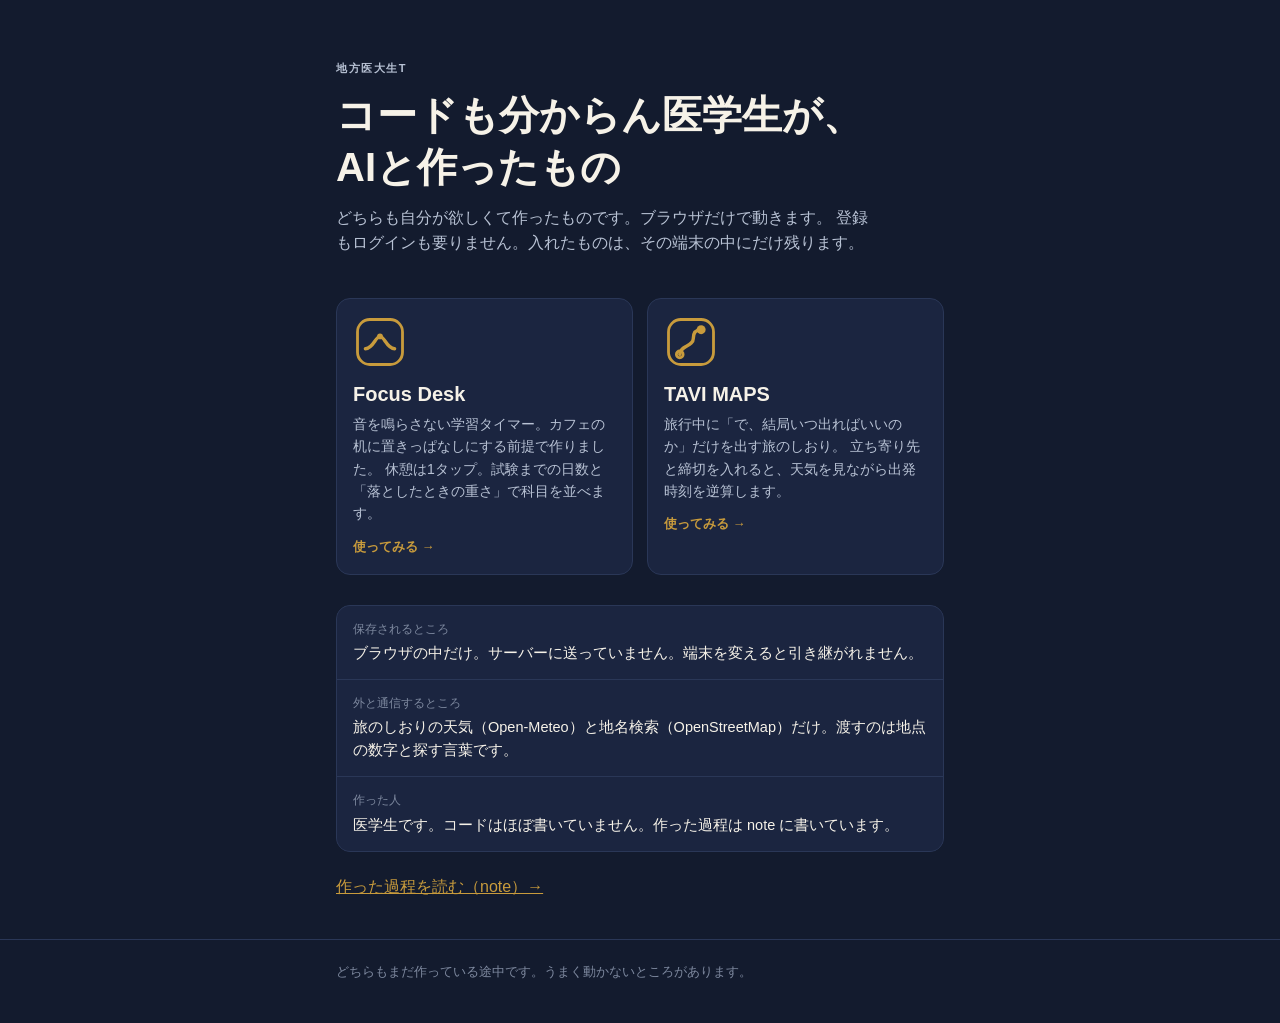
==== index.html @ bf7d1b0c "Focus Desk と TAVI MAPS の Web 版 素の HTML / CSS / JS だけ。ビルドもサーバーも要らないので GitHub Pages にそのまま置ける。  両方に共通する" ====
<!doctype html>
<html lang="ja">
<head>
<meta charset="utf-8">
<meta name="viewport" content="width=device-width, initial-scale=1, viewport-fit=cover">
<title>コードも分からん医学生が作ったもの</title>
<meta name="description" content="医学生がAIと作った、学習タイマーと旅のしおり。どちらもブラウザだけで動きます。">
<meta name="theme-color" content="#131b2e">
<link rel="stylesheet" href="./assets/base.css">
<style>
  .hero { padding-block: 48px 26px; }
  .hero h1 { font-size: clamp(26px, 6.5vw, 40px); font-weight: 800; }
  .hero p { color: var(--slate); margin-top: 12px; max-width: 34em; }

  .apps { display: grid; gap: 14px; grid-template-columns: repeat(auto-fit, minmax(260px, 1fr)); }
  .app { display: block; text-decoration: none; color: inherit; }
  .app:hover { border-color: var(--gold-dim); }
  .app h2 { font-size: 20px; margin-bottom: 6px; }
  .app p { color: var(--slate); font-size: 14px; margin: 0; }
  .app .go { color: var(--gold); font-weight: 700; font-size: 13px; margin-top: 12px; display: block; }

  .mark { width: 54px; height: 54px; margin-bottom: 12px; display: block; }

  .facts { display: grid; gap: 1px; background: var(--edge); border: 1px solid var(--edge);
           border-radius: var(--radius); overflow: hidden; margin-top: 30px; }
  .facts div { background: var(--raise); padding: 14px 16px; }
  .facts dt { font-size: 12px; color: var(--slate-dim); }
  .facts dd { margin: 3px 0 0; font-size: 14.5px; }

  footer { border-top: 1px solid var(--edge); margin-top: 40px; }
  footer .wrap { padding-block: 22px 40px; font-size: 13px; color: var(--slate-dim); }
</style>
</head>
<body>

<main class="wrap">
  <section class="hero">
    <p class="eyebrow">地方医大生T</p>
    <h1>コードも分からん医学生が、<br>AIと作ったもの</h1>
    <p>
      どちらも自分が欲しくて作ったものです。ブラウザだけで動きます。
      登録もログインも要りません。入れたものは、その端末の中にだけ残ります。
    </p>
  </section>

  <div class="apps">
    <a class="app card" href="./focus/">
      <svg class="mark" viewBox="0 0 48 48" aria-hidden="true">
        <rect x="4" y="4" width="40" height="40" rx="11" fill="none" stroke="#c89b3c" stroke-width="2.5"/>
        <path d="M11 30 C 18 30, 20 19, 24 19 S 30 30, 37 30" fill="none"
              stroke="#c89b3c" stroke-width="3" stroke-linecap="round"/>
        <circle cx="24" cy="19" r="2.6" fill="#c89b3c"/>
      </svg>
      <h2>Focus Desk</h2>
      <p>
        音を鳴らさない学習タイマー。カフェの机に置きっぱなしにする前提で作りました。
        休憩は1タップ。試験までの日数と「落としたときの重さ」で科目を並べます。
      </p>
      <span class="go">使ってみる →</span>
    </a>

    <a class="app card" href="./tabi/">
      <svg class="mark" viewBox="0 0 48 48" aria-hidden="true">
        <rect x="4" y="4" width="40" height="40" rx="11" fill="none" stroke="#c89b3c" stroke-width="2.5"/>
        <path d="M14 35 C 14 27, 26 28, 26 21 S 30 13, 33 13" fill="none"
              stroke="#c89b3c" stroke-width="3" stroke-linecap="round"/>
        <circle cx="14" cy="35" r="3" fill="none" stroke="#c89b3c" stroke-width="2.5"/>
        <circle cx="33" cy="13" r="4" fill="#c89b3c"/>
      </svg>
      <h2>TAVI MAPS</h2>
      <p>
        旅行中に「で、結局いつ出ればいいのか」だけを出す旅のしおり。
        立ち寄り先と締切を入れると、天気を見ながら出発時刻を逆算します。
      </p>
      <span class="go">使ってみる →</span>
    </a>
  </div>

  <dl class="facts">
    <div>
      <dt>保存されるところ</dt>
      <dd>ブラウザの中だけ。サーバーに送っていません。端末を変えると引き継がれません。</dd>
    </div>
    <div>
      <dt>外と通信するところ</dt>
      <dd>旅のしおりの天気（Open-Meteo）と地名検索（OpenStreetMap）だけ。渡すのは地点の数字と探す言葉です。</dd>
    </div>
    <div>
      <dt>作った人</dt>
      <dd>医学生です。コードはほぼ書いていません。作った過程は note に書いています。</dd>
    </div>
  </dl>

  <p style="margin-top:22px">
    <a href="https://note.com/inaka_idaisei/m/m2f154c91c15b" target="_blank" rel="noopener">
      作った過程を読む（note）→</a>
  </p>
</main>

<footer>
  <div class="wrap">
    どちらもまだ作っている途中です。うまく動かないところがあります。
  </div>
</footer>

</body>
</html>
---- assets/base.css ----
/* 2つのアプリで共通の土台。iOS版と同じ濃紺×金にする。 */
:root {
  --navy: #131b2e;
  --raise: #1b2540;
  --inset: #243050;
  --edge: #2a3757;
  --gold: #c89b3c;
  --gold-dim: #8e6e2a;
  --cream: #f6f2e8;
  --slate: #b8c2d4;
  --slate-dim: #7d889e;
  --good: #3e8e72;
  --warn: #c8913c;
  --bad: #c1453c;
  --radius: 14px;
  --font: -apple-system, BlinkMacSystemFont, "Hiragino Kaku Gothic ProN",
          "Yu Gothic", "Noto Sans JP", sans-serif;
}

* { box-sizing: border-box; -webkit-tap-highlight-color: transparent; }

html { color-scheme: dark; }

body {
  margin: 0;
  background: var(--navy);
  color: var(--cream);
  font-family: var(--font);
  font-size: 16px;
  line-height: 1.6;
  -webkit-font-smoothing: antialiased;
  /* iPhoneのノッチとホームバーを避ける */
  padding: env(safe-area-inset-top) env(safe-area-inset-right)
           env(safe-area-inset-bottom) env(safe-area-inset-left);
}

.wrap { max-width: 640px; margin: 0 auto; padding-inline: 16px; }

h1, h2, h3 { line-height: 1.3; margin: 0; text-wrap: balance; }

a { color: var(--gold); }

.num { font-variant-numeric: tabular-nums; font-feature-settings: "tnum"; }

.card {
  background: var(--raise);
  border: 1px solid var(--edge);
  border-radius: var(--radius);
  padding: 16px;
}

.muted { color: var(--slate); }
.dim { color: var(--slate-dim); }

.eyebrow {
  font-size: 11px; font-weight: 700; letter-spacing: .14em;
  text-transform: uppercase; color: var(--gold);
}

button, .btn {
  font: inherit; font-weight: 600;
  border: 1px solid var(--edge);
  background: var(--inset);
  color: var(--cream);
  border-radius: 10px;
  padding: 10px 14px;
  cursor: pointer;
  min-height: 44px; /* 指で押せる最小 */
}
button:hover, .btn:hover { border-color: var(--gold-dim); }
button:disabled { opacity: .45; cursor: default; }
button:focus-visible, a:focus-visible, input:focus-visible, select:focus-visible {
  outline: 2px solid var(--gold); outline-offset: 2px;
}

button.primary {
  background: var(--gold); color: #1a1408; border-color: var(--gold);
}
button.ghost { background: transparent; }
button.danger { color: #f0b5b0; border-color: #5a2f2c; }

input, select, textarea {
  font: inherit;
  background: var(--inset);
  color: var(--cream);
  border: 1px solid var(--edge);
  border-radius: 10px;
  padding: 10px 12px;
  width: 100%;
  min-height: 44px;
}
label { display: block; font-size: 13px; color: var(--slate); margin-bottom: 4px; }

.row { display: flex; gap: 10px; align-items: center; }
.row.wrap { flex-wrap: wrap; }
.grid { display: grid; gap: 10px; }
.spread { display: flex; justify-content: space-between; align-items: center; gap: 12px; }

.pill {
  display: inline-flex; align-items: center; gap: 5px;
  font-size: 12px; font-weight: 700;
  padding: 3px 9px; border-radius: 999px;
  border: 1px solid var(--edge); background: var(--inset);
}
.pill.good { color: var(--good); border-color: #23503f; }
.pill.warn { color: var(--warn); border-color: #5a4520; }
.pill.bad  { color: var(--bad);  border-color: #5a2f2c; }

.empty {
  border: 1px dashed var(--edge); border-radius: var(--radius);
  padding: 20px; text-align: center; color: var(--slate-dim);
}

.topbar {
  position: sticky; top: 0; z-index: 10;
  background: color-mix(in srgb, var(--navy) 88%, transparent);
  backdrop-filter: blur(12px);
  border-bottom: 1px solid var(--edge);
}
.topbar .wrap { display: flex; align-items: center; gap: 12px; height: 56px; }
.topbar a { color: var(--slate); text-decoration: none; font-size: 14px; }

@media (prefers-reduced-motion: reduce) {
  * { animation: none !important; transition: none !important; }
}
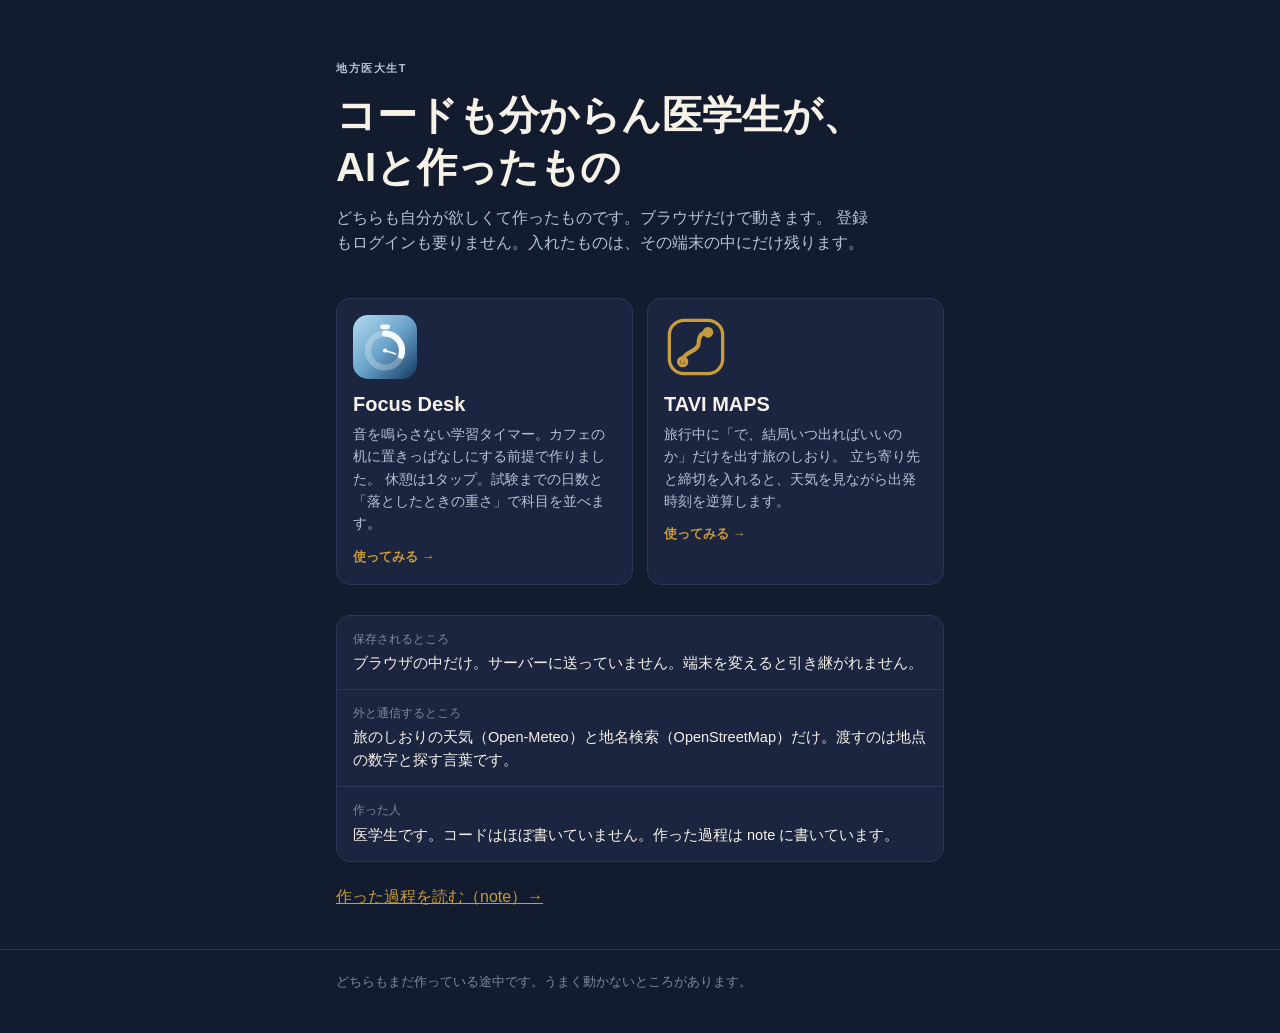
==== commit 76261f24: "Use Focus Desk app icon for Safari web app" ====
--- a/index.html
+++ b/index.html
@@ -19,7 +19,7 @@
   .app p { color: var(--slate); font-size: 14px; margin: 0; }
   .app .go { color: var(--gold); font-weight: 700; font-size: 13px; margin-top: 12px; display: block; }
 
-  .mark { width: 54px; height: 54px; margin-bottom: 12px; display: block; }
+  .mark { width: 64px; height: 64px; margin-bottom: 12px; display: block; border-radius: 15px; object-fit: cover; }
 
   .facts { display: grid; gap: 1px; background: var(--edge); border: 1px solid var(--edge);
            border-radius: var(--radius); overflow: hidden; margin-top: 30px; }
@@ -45,12 +45,7 @@
 
   <div class="apps">
     <a class="app card" href="./focus/">
-      <svg class="mark" viewBox="0 0 48 48" aria-hidden="true">
-        <rect x="4" y="4" width="40" height="40" rx="11" fill="none" stroke="#c89b3c" stroke-width="2.5"/>
-        <path d="M11 30 C 18 30, 20 19, 24 19 S 30 30, 37 30" fill="none"
-              stroke="#c89b3c" stroke-width="3" stroke-linecap="round"/>
-        <circle cx="24" cy="19" r="2.6" fill="#c89b3c"/>
-      </svg>
+      <img class="mark" src="./focus/app-icon.png" alt="Focus Deskのアプリアイコン">
       <h2>Focus Desk</h2>
       <p>
         音を鳴らさない学習タイマー。カフェの机に置きっぱなしにする前提で作りました。
